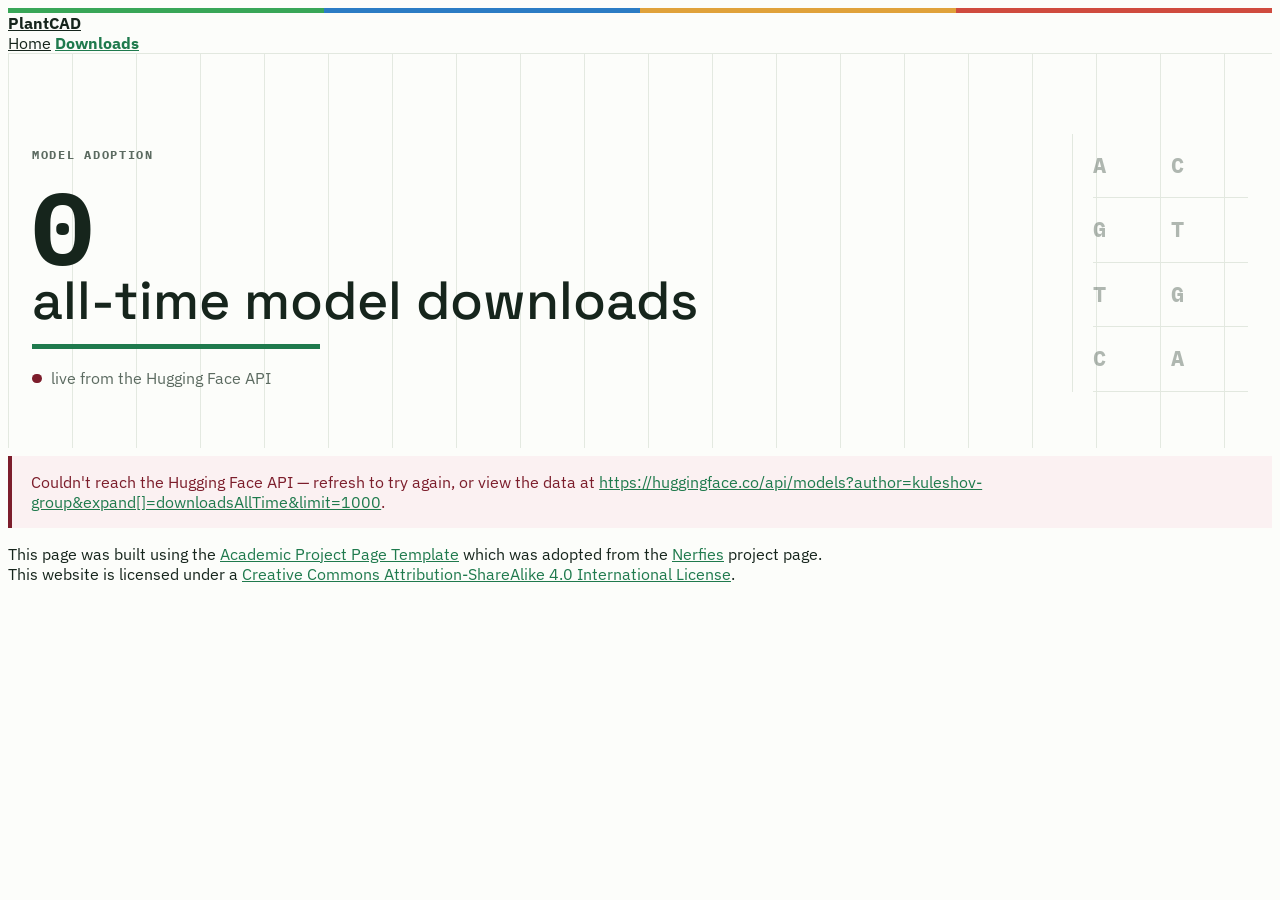
==== downloads.html @ d02de143 "Add live PlantCAD downloads page" ====
<!DOCTYPE html>
<html>
<head>
  <meta charset="utf-8">
  <meta name="viewport" content="width=device-width, initial-scale=1">
  <meta name="description" content="Live Hugging Face download totals for the PlantCAD model family">
  <meta property="og:title" content="PlantCAD model downloads"/>
  <meta property="og:description" content="Live all-time Hugging Face download totals for PlantCAD and PlantCaduceus models"/>
  <meta property="og:url" content="https://plantcad.github.io/downloads.html"/>
  <meta property="og:image" content="static/images/favicon.ico" />

  <title>PlantCAD model downloads</title>
  <link rel="icon" type="image/x-icon" href="static/images/favicon.ico">
  <link href="https://fonts.googleapis.com/css2?family=IBM+Plex+Mono:wght@500;600;700&family=IBM+Plex+Sans:wght@400;500;600;700&family=Space+Grotesk:wght@500;700&display=swap" rel="stylesheet">

  <link rel="stylesheet" href="static/css/bulma.min.css">
  <link rel="stylesheet" href="static/css/fontawesome.all.min.css">
  <link rel="stylesheet" href="static/css/index.css">

  <script defer src="static/js/fontawesome.all.min.js"></script>
  <script src="static/js/index.js"></script>
  <script src="static/js/downloads.js"></script>
</head>
<body class="downloads-page">
<div class="dna-top-rule" aria-hidden="true">
  <span class="dna-base-a"></span>
  <span class="dna-base-c"></span>
  <span class="dna-base-g"></span>
  <span class="dna-base-t"></span>
</div>
<nav class="navbar site-navbar" role="navigation" aria-label="main navigation">
  <div class="container is-max-desktop">
    <div class="navbar-brand">
      <a class="navbar-item" href="index.html">PlantCAD</a>
      <a role="button" class="navbar-burger" aria-label="menu" aria-expanded="false" data-target="plantcad-navbar">
        <span aria-hidden="true"></span>
        <span aria-hidden="true"></span>
        <span aria-hidden="true"></span>
      </a>
    </div>
    <div id="plantcad-navbar" class="navbar-menu">
      <div class="navbar-end">
        <a class="navbar-item" href="index.html">Home</a>
        <a class="navbar-item is-active" href="downloads.html">Downloads</a>
      </div>
    </div>
  </div>
</nav>

<section class="hero downloads-hero">
  <div class="hero-body">
    <div class="container is-max-desktop">
      <div class="downloads-hero-grid">
        <div class="downloads-hero-copy">
          <p class="downloads-eyebrow">MODEL ADOPTION</p>
          <h1 class="downloads-title">
            <span id="downloads-total" class="downloads-total">0</span>
            <span class="downloads-title-text">all-time model downloads</span>
          </h1>
          <div class="downloads-coverage-underline" aria-hidden="true"></div>
          <p class="downloads-live-line">
            <span class="downloads-live-dot" aria-hidden="true"></span>
            <span id="downloads-live-copy">live from the Hugging Face API</span>
          </p>
          <p id="downloads-meta" class="downloads-meta"></p>
        </div>
        <div class="downloads-readout" aria-hidden="true">
          <span>A</span><span>C</span><span>G</span><span>T</span>
          <span>T</span><span>G</span><span>C</span><span>A</span>
        </div>
      </div>
    </div>
  </div>
</section>

<main>
  <section class="section">
    <div class="container is-max-desktop">
      <div id="downloads-status" class="downloads-status" role="status" aria-live="polite">
        Fetching live download data from the Hugging Face API...
      </div>

      <div id="downloads-results" class="is-hidden">
        <div class="downloads-breakdown">
          <div class="downloads-section-heading">
            <p class="downloads-eyebrow">GENOME-BROWSER TRACKS</p>
            <h2>Per-model breakdown</h2>
          </div>
          <div id="downloads-models" class="downloads-track-list" role="list" aria-label="Per-model all-time Hugging Face downloads"></div>
        </div>

        <div class="downloads-methodology">
          <p class="downloads-eyebrow">REPRODUCIBILITY</p>
          <p>
            Data is fetched live from the Hugging Face API each time this page loads.
            The data above was loaded at <time id="downloads-loaded-at"></time>.
          </p>
          <p class="downloads-endpoint">
            <a id="downloads-endpoint-link" href="https://huggingface.co/api/models?author=kuleshov-group&expand[]=downloadsAllTime&limit=1000" target="_blank" rel="noopener">
              https://huggingface.co/api/models?author=kuleshov-group&amp;expand[]=downloadsAllTime&amp;limit=1000
            </a>
          </p>
        </div>
      </div>
    </div>
  </section>
</main>

<footer class="footer">
  <div class="container">
    <div class="columns is-centered">
      <div class="column is-8">
        <div class="content is-medium">
          <p>
            This page was built using the <a href="https://github.com/eliahuhorwitz/Academic-project-page-template" target="_blank">Academic Project Page Template</a> which was adopted from the&nbsp;<a href="https://nerfies.github.io" target="_blank">Nerfies</a>&nbsp;project page.
            <br> This website is licensed under a <a rel="license" href="http://creativecommons.org/licenses/by-sa/4.0/" target="_blank">Creative
            Commons Attribution-ShareAlike 4.0 International License</a>.
          </p>
        </div>
      </div>
    </div>
  </div>
</footer>
</body>
</html>
---- static/css/index.css ----
body {
  font-family: 'Noto Sans', sans-serif;
}

.site-navbar {
  border-bottom: 1px solid #eeeeee;
}

.site-navbar .navbar-brand .navbar-item {
  font-family: 'Google Sans', sans-serif;
  font-weight: 700;
}

.site-navbar .navbar-item.is-active {
  color: hsl(204, 86%, 53%);
  font-weight: 700;
}

a:focus-visible,
button:focus-visible,
.navbar-burger:focus-visible {
  outline: 3px solid hsl(204, 86%, 53%);
  outline-offset: 3px;
}

.is-hidden {
  display: none !important;
}

.downloads-page {
  --ink: #16251c;
  --paper: #fcfdfa;
  --surface: #f3f6f0;
  --chloro: #1f7a4d;
  --chloro-deep: #15583a;
  --maroon: #7c1d2b;
  --mute: #5c6b61;
  --line: #e2e8df;
  --base-a: #38a657;
  --base-c: #2b7cc4;
  --base-g: #e0a23a;
  --base-t: #cf4b3e;
  background: var(--paper);
  color: var(--ink);
  font-family: 'IBM Plex Sans', sans-serif;
}

.downloads-page .site-navbar {
  background: rgba(252, 253, 250, 0.94);
  border-bottom-color: var(--line);
}

.downloads-page .site-navbar .navbar-brand .navbar-item,
.downloads-page .site-navbar .navbar-item {
  color: var(--ink);
  font-family: 'IBM Plex Sans', sans-serif;
}

.downloads-page .site-navbar .navbar-item:hover,
.downloads-page .site-navbar .navbar-item:focus {
  color: var(--chloro-deep);
  background: var(--surface);
}

.downloads-page .site-navbar .navbar-item.is-active {
  color: var(--chloro);
}

.downloads-page a {
  color: var(--chloro);
}

.downloads-page a:hover {
  color: var(--chloro-deep);
}

.downloads-page a:focus-visible,
.downloads-page button:focus-visible,
.downloads-page .navbar-burger:focus-visible {
  outline-color: var(--chloro);
}

.dna-top-rule {
  display: grid;
  grid-template-columns: repeat(4, 1fr);
  height: 5px;
  width: 100%;
}

.dna-top-rule span {
  display: block;
}

.dna-base-a {
  background: var(--base-a);
}

.dna-base-c {
  background: var(--base-c);
}

.dna-base-g {
  background: var(--base-g);
}

.dna-base-t {
  background: var(--base-t);
}

.downloads-hero {
  background:
    linear-gradient(90deg, rgba(226, 232, 223, 0.95) 1px, transparent 1px) 0 0 / 64px 100%,
    linear-gradient(var(--paper), var(--paper));
}

.downloads-hero .hero-body {
  padding: 5rem 1.5rem 3.5rem;
}

.downloads-hero-grid {
  align-items: end;
  display: grid;
  gap: 2rem;
  grid-template-columns: minmax(0, 1fr) 11rem;
}

.downloads-hero-copy {
  max-width: 760px;
}

.downloads-eyebrow {
  color: var(--mute);
  font-family: 'IBM Plex Mono', monospace;
  font-size: 0.76rem;
  font-weight: 700;
  letter-spacing: 0.14em;
  line-height: 1.4;
  margin-bottom: 0.9rem;
  text-transform: uppercase;
}

.downloads-title {
  color: var(--ink);
  font-family: 'Space Grotesk', sans-serif;
  font-size: clamp(2.8rem, 8vw, 6.8rem);
  font-weight: 700;
  line-height: 0.95;
  margin: 0;
  max-width: 900px;
}

.downloads-total {
  display: block;
  font-family: 'IBM Plex Mono', monospace;
  font-variant-numeric: tabular-nums;
  letter-spacing: 0;
}

.downloads-title-text {
  display: block;
  font-size: clamp(1.7rem, 4.2vw, 4.3rem);
  font-weight: 500;
  letter-spacing: 0;
}

.downloads-coverage-underline {
  background: var(--chloro);
  height: 5px;
  margin: 1.15rem 0 1.2rem;
  max-width: 18rem;
  width: 42%;
}

.downloads-live-line,
.downloads-meta {
  color: var(--mute);
  font-size: 1rem;
  margin: 0.2rem 0 0;
}

.downloads-live-line {
  align-items: center;
  display: flex;
  gap: 0.55rem;
}

.downloads-live-dot {
  background: var(--maroon);
  border-radius: 999px;
  box-shadow: 0 0 0 0 rgba(124, 29, 43, 0.32);
  display: inline-block;
  flex: 0 0 auto;
  height: 0.62rem;
  width: 0.62rem;
}

.downloads-results-ready .downloads-live-dot {
  animation: live-pulse 1.7s ease-out infinite;
}

.downloads-readout {
  align-self: stretch;
  border-left: 1px solid var(--line);
  color: rgba(92, 107, 97, 0.48);
  display: grid;
  font-family: 'IBM Plex Mono', monospace;
  font-size: 1.35rem;
  font-weight: 700;
  grid-template-columns: repeat(2, 1fr);
  letter-spacing: 0;
  line-height: 1;
  min-height: 12rem;
  padding-left: 1.25rem;
}

.downloads-readout span {
  align-items: center;
  border-bottom: 1px solid var(--line);
  display: flex;
}

.downloads-status {
  background: var(--surface);
  border-left: 4px solid var(--chloro);
  color: var(--ink);
  font-family: 'IBM Plex Sans', sans-serif;
  margin-top: 0.5rem;
  padding: 1rem 1.2rem;
}

.downloads-status.is-error {
  background: #fbf1f2;
  border-left-color: var(--maroon);
  color: var(--maroon);
}

.downloads-breakdown {
  margin-top: 0.5rem;
}

.downloads-section-heading {
  border-bottom: 1px solid var(--line);
  margin-bottom: 1rem;
  padding-bottom: 1rem;
}

.downloads-section-heading h2 {
  color: var(--ink);
  font-family: 'Space Grotesk', sans-serif;
  font-size: clamp(1.8rem, 3vw, 2.6rem);
  font-weight: 700;
  line-height: 1.1;
  margin: 0;
}

.downloads-track-list {
  display: grid;
  gap: 0.45rem;
}

.downloads-track-row {
  align-items: center;
  color: var(--ink);
  column-gap: 1rem;
  display: grid;
  grid-template-columns: minmax(15rem, 2.2fr) minmax(8rem, 1.5fr) minmax(6rem, auto);
  min-height: 3.7rem;
  padding: 0.75rem 0.7rem;
  position: relative;
  text-decoration: none;
}

.downloads-track-row::before {
  background:
    linear-gradient(90deg, rgba(56, 166, 87, 0.32) 1px, transparent 1px) 0 0 / 13px 100%,
    linear-gradient(90deg, rgba(43, 124, 196, 0.24) 1px, transparent 1px) 7px 0 / 17px 100%,
    linear-gradient(90deg, rgba(224, 162, 58, 0.22) 1px, transparent 1px) 11px 0 / 19px 100%,
    linear-gradient(90deg, rgba(207, 75, 62, 0.18) 1px, transparent 1px) 3px 0 / 23px 100%;
  content: "";
  inset: 0;
  opacity: 0;
  position: absolute;
  transition: opacity 160ms ease;
}

.downloads-track-row:hover,
.downloads-track-row:focus {
  color: var(--ink);
  background: var(--surface);
}

.downloads-track-row:hover::before,
.downloads-track-row:focus::before {
  opacity: 0.42;
}

.downloads-track-row > * {
  position: relative;
  z-index: 1;
}

.downloads-track-model,
.downloads-track-count {
  font-family: 'IBM Plex Mono', monospace;
  font-size: 0.95rem;
  font-variant-numeric: tabular-nums;
  letter-spacing: 0;
}

.downloads-track-model {
  color: var(--chloro-deep);
  overflow-wrap: anywhere;
}

.downloads-track {
  background:
    linear-gradient(90deg, rgba(56, 166, 87, 0.32) 1px, transparent 1px) 0 0 / 18px 100%,
    linear-gradient(90deg, rgba(43, 124, 196, 0.2) 1px, transparent 1px) 5px 0 / 22px 100%,
    linear-gradient(90deg, rgba(224, 162, 58, 0.2) 1px, transparent 1px) 9px 0 / 26px 100%,
    linear-gradient(90deg, rgba(207, 75, 62, 0.18) 1px, transparent 1px) 14px 0 / 31px 100%,
    var(--line);
  display: block;
  height: 0.9rem;
  overflow: hidden;
  position: relative;
}

.downloads-track-fill {
  background: var(--chloro);
  display: block;
  height: 100%;
  transform-origin: left center;
  width: var(--download-share);
}

.downloads-track-count {
  color: var(--ink);
  font-weight: 700;
  text-align: right;
  white-space: nowrap;
}

.downloads-methodology {
  background: var(--surface);
  border-top: 1px solid var(--line);
  color: var(--mute);
  margin-top: 3rem;
  padding: 1.25rem 1.35rem;
}

.downloads-methodology p {
  margin-bottom: 0.65rem;
}

.downloads-methodology p:last-child {
  margin-bottom: 0;
}

.downloads-endpoint {
  font-family: 'IBM Plex Mono', monospace;
  font-size: 0.9rem;
  overflow-wrap: anywhere;
}

@keyframes live-pulse {
  0% {
    box-shadow: 0 0 0 0 rgba(124, 29, 43, 0.32);
  }
  70% {
    box-shadow: 0 0 0 0.55rem rgba(124, 29, 43, 0);
  }
  100% {
    box-shadow: 0 0 0 0 rgba(124, 29, 43, 0);
  }
}

@keyframes track-reveal {
  from {
    width: 0;
  }
  to {
    width: var(--download-share);
  }
}

@media (prefers-reduced-motion: no-preference) {
  .downloads-results-ready .downloads-track-fill {
    animation: track-reveal 780ms cubic-bezier(0.2, 0.8, 0.2, 1) both;
  }
}

@media (prefers-reduced-motion: reduce) {
  .downloads-results-ready .downloads-live-dot,
  .downloads-results-ready .downloads-track-fill {
    animation: none;
  }
}


.footer .icon-link {
    font-size: 25px;
    color: #000;
}

.link-block a {
    margin-top: 5px;
    margin-bottom: 5px;
}

.dnerf {
  font-variant: small-caps;
}


.teaser .hero-body {
  padding-top: 0;
  padding-bottom: 3rem;
}

.teaser {
  font-family: 'Google Sans', sans-serif;
}


.publication-title {
}

.publication-banner {
  max-height: parent;

}

.publication-banner video {
  position: relative;
  left: auto;
  top: auto;
  transform: none;
  object-fit: fit;
}

.publication-header .hero-body {
}

.publication-title {
    font-family: 'Google Sans', sans-serif;
}

.publication-authors {
    font-family: 'Google Sans', sans-serif;
}

.publication-venue {
    color: #555;
    width: fit-content;
    font-weight: bold;
}

.publication-awards {
    color: #ff3860;
    width: fit-content;
    font-weight: bolder;
}

.publication-authors {
}

.publication-authors a {
   color: hsl(204, 86%, 53%) !important;
}

.publication-authors a:hover {
    text-decoration: underline;
}

.author-block {
  display: inline-block;
}

.publication-banner img {
}

.publication-authors {
  /*color: #4286f4;*/
}

.publication-video {
    position: relative;
    width: 100%;
    height: 0;
    padding-bottom: 56.25%;

    overflow: hidden;
    border-radius: 10px !important;
}

.publication-video iframe {
    position: absolute;
    top: 0;
    left: 0;
    width: 100%;
    height: 100%;
}

.publication-body img {
}

.results-carousel {
  overflow: hidden;
}

.results-carousel .item {
  margin: 5px;
  overflow: hidden;
  padding: 20px;
  font-size: 0;
}

.results-carousel video {
  margin: 0;
}

.slider-pagination .slider-page {
  background: #000000;
}

.eql-cntrb { 
  font-size: smaller;
}

.justified-text {
    text-align: justify;
}

.subtitle {
  margin-top: 20px; /* Adjust the value as needed */
}

@media screen and (max-width: 768px) {
  .downloads-hero .hero-body {
    padding: 3.5rem 1.25rem 2.5rem;
  }

  .downloads-hero-grid {
    grid-template-columns: 1fr;
  }

  .downloads-readout {
    display: none;
  }

  .downloads-total {
    font-size: clamp(2.6rem, 15vw, 4.2rem);
  }

  .downloads-track-row {
    grid-template-columns: 1fr;
    gap: 0.65rem;
    padding: 0.9rem 0.35rem;
  }

  .downloads-track-count {
    text-align: left;
  }

  .downloads-track {
    height: 0.8rem;
  }
}
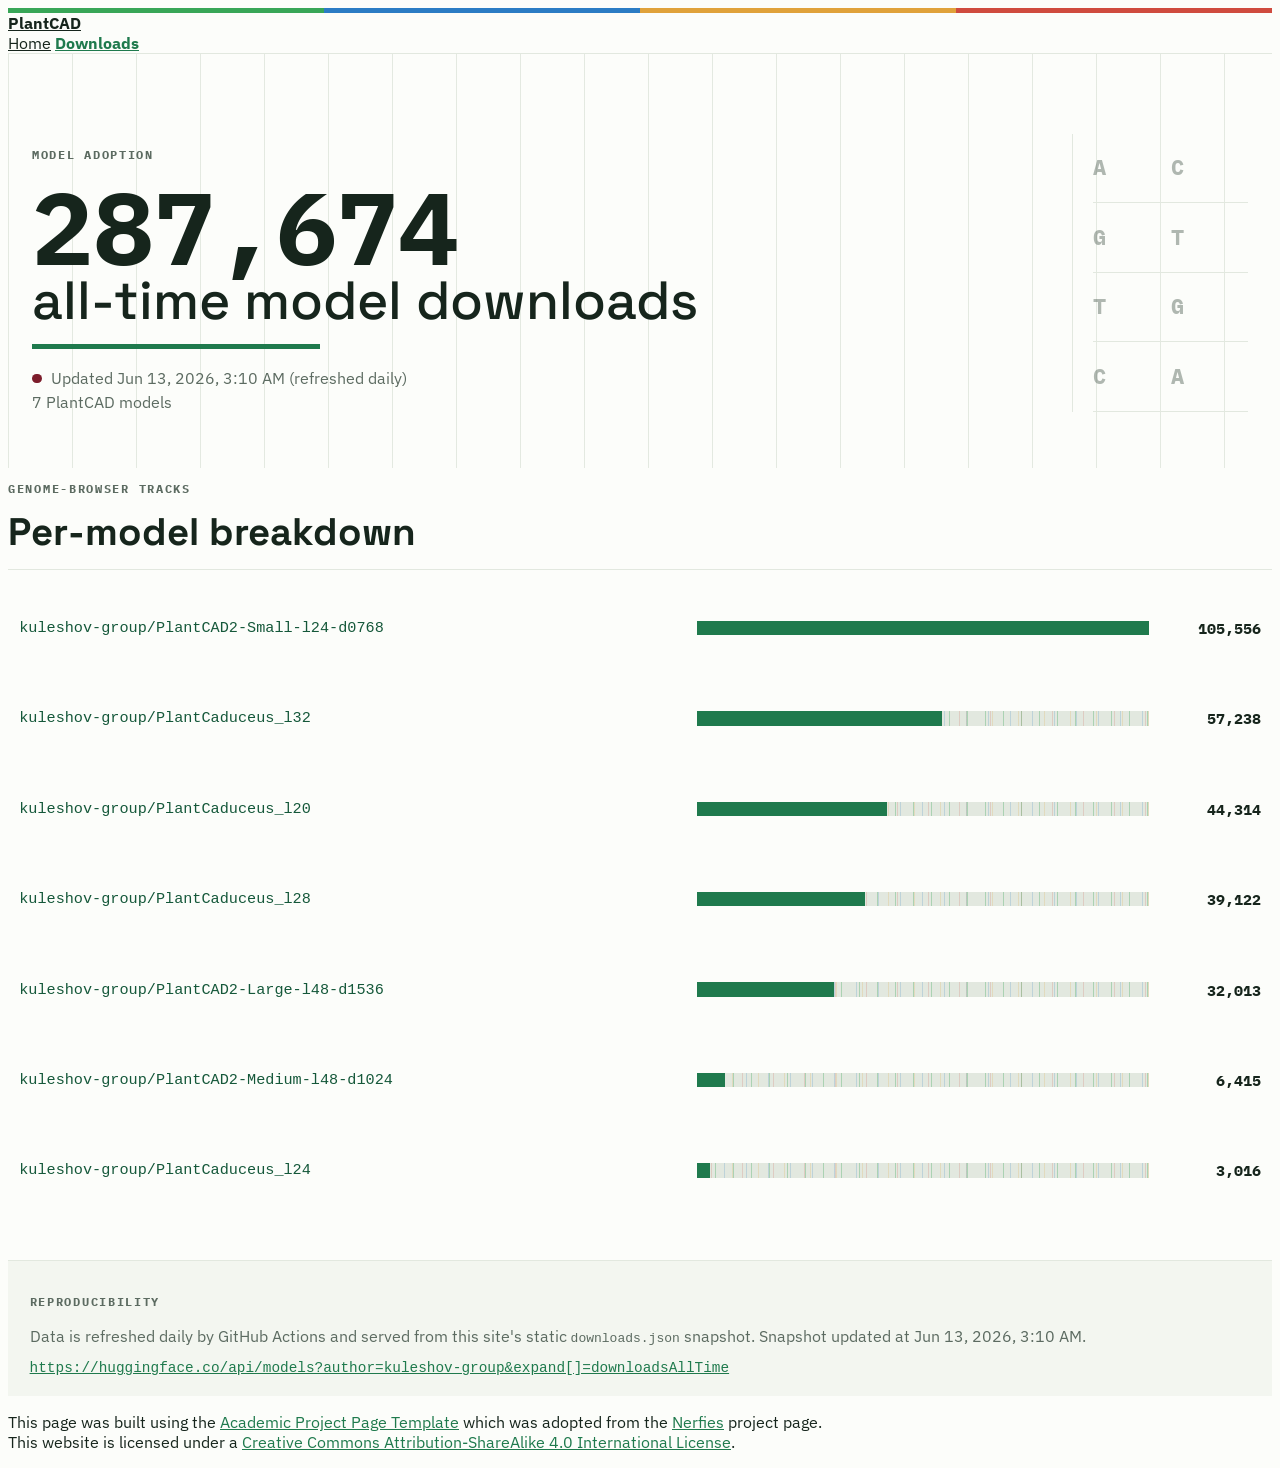
==== commit b803b0b6: "update downloads once per day" ====
--- a/downloads.html
+++ b/downloads.html
@@ -3,9 +3,9 @@
 <head>
   <meta charset="utf-8">
   <meta name="viewport" content="width=device-width, initial-scale=1">
-  <meta name="description" content="Live Hugging Face download totals for the PlantCAD model family">
+  <meta name="description" content="Daily Hugging Face download totals for the PlantCAD model family">
   <meta property="og:title" content="PlantCAD model downloads"/>
-  <meta property="og:description" content="Live all-time Hugging Face download totals for PlantCAD and PlantCaduceus models"/>
+  <meta property="og:description" content="Daily all-time Hugging Face download totals for PlantCAD and PlantCaduceus models"/>
   <meta property="og:url" content="https://plantcad.github.io/downloads.html"/>
   <meta property="og:image" content="static/images/favicon.ico" />
 
@@ -60,7 +60,7 @@
           <div class="downloads-coverage-underline" aria-hidden="true"></div>
           <p class="downloads-live-line">
             <span class="downloads-live-dot" aria-hidden="true"></span>
-            <span id="downloads-live-copy">live from the Hugging Face API</span>
+            <span id="downloads-live-copy">Loading local download snapshot...</span>
           </p>
           <p id="downloads-meta" class="downloads-meta"></p>
         </div>
@@ -77,7 +77,7 @@
   <section class="section">
     <div class="container is-max-desktop">
       <div id="downloads-status" class="downloads-status" role="status" aria-live="polite">
-        Fetching live download data from the Hugging Face API...
+        Loading the local download snapshot...
       </div>
 
       <div id="downloads-results" class="is-hidden">
@@ -92,12 +92,13 @@
         <div class="downloads-methodology">
           <p class="downloads-eyebrow">REPRODUCIBILITY</p>
           <p>
-            Data is fetched live from the Hugging Face API each time this page loads.
-            The data above was loaded at <time id="downloads-loaded-at"></time>.
+            Data is refreshed daily by GitHub Actions and served from this site's static
+            <code>downloads.json</code> snapshot. Snapshot updated at
+            <time id="downloads-loaded-at"></time>.
           </p>
           <p class="downloads-endpoint">
-            <a id="downloads-endpoint-link" href="https://huggingface.co/api/models?author=kuleshov-group&expand[]=downloadsAllTime&limit=1000" target="_blank" rel="noopener">
-              https://huggingface.co/api/models?author=kuleshov-group&amp;expand[]=downloadsAllTime&amp;limit=1000
+            <a id="downloads-endpoint-link" href="https://huggingface.co/api/models?author=kuleshov-group&expand[]=downloadsAllTime" target="_blank" rel="noopener">
+              https://huggingface.co/api/models?author=kuleshov-group&amp;expand[]=downloadsAllTime
             </a>
           </p>
         </div>
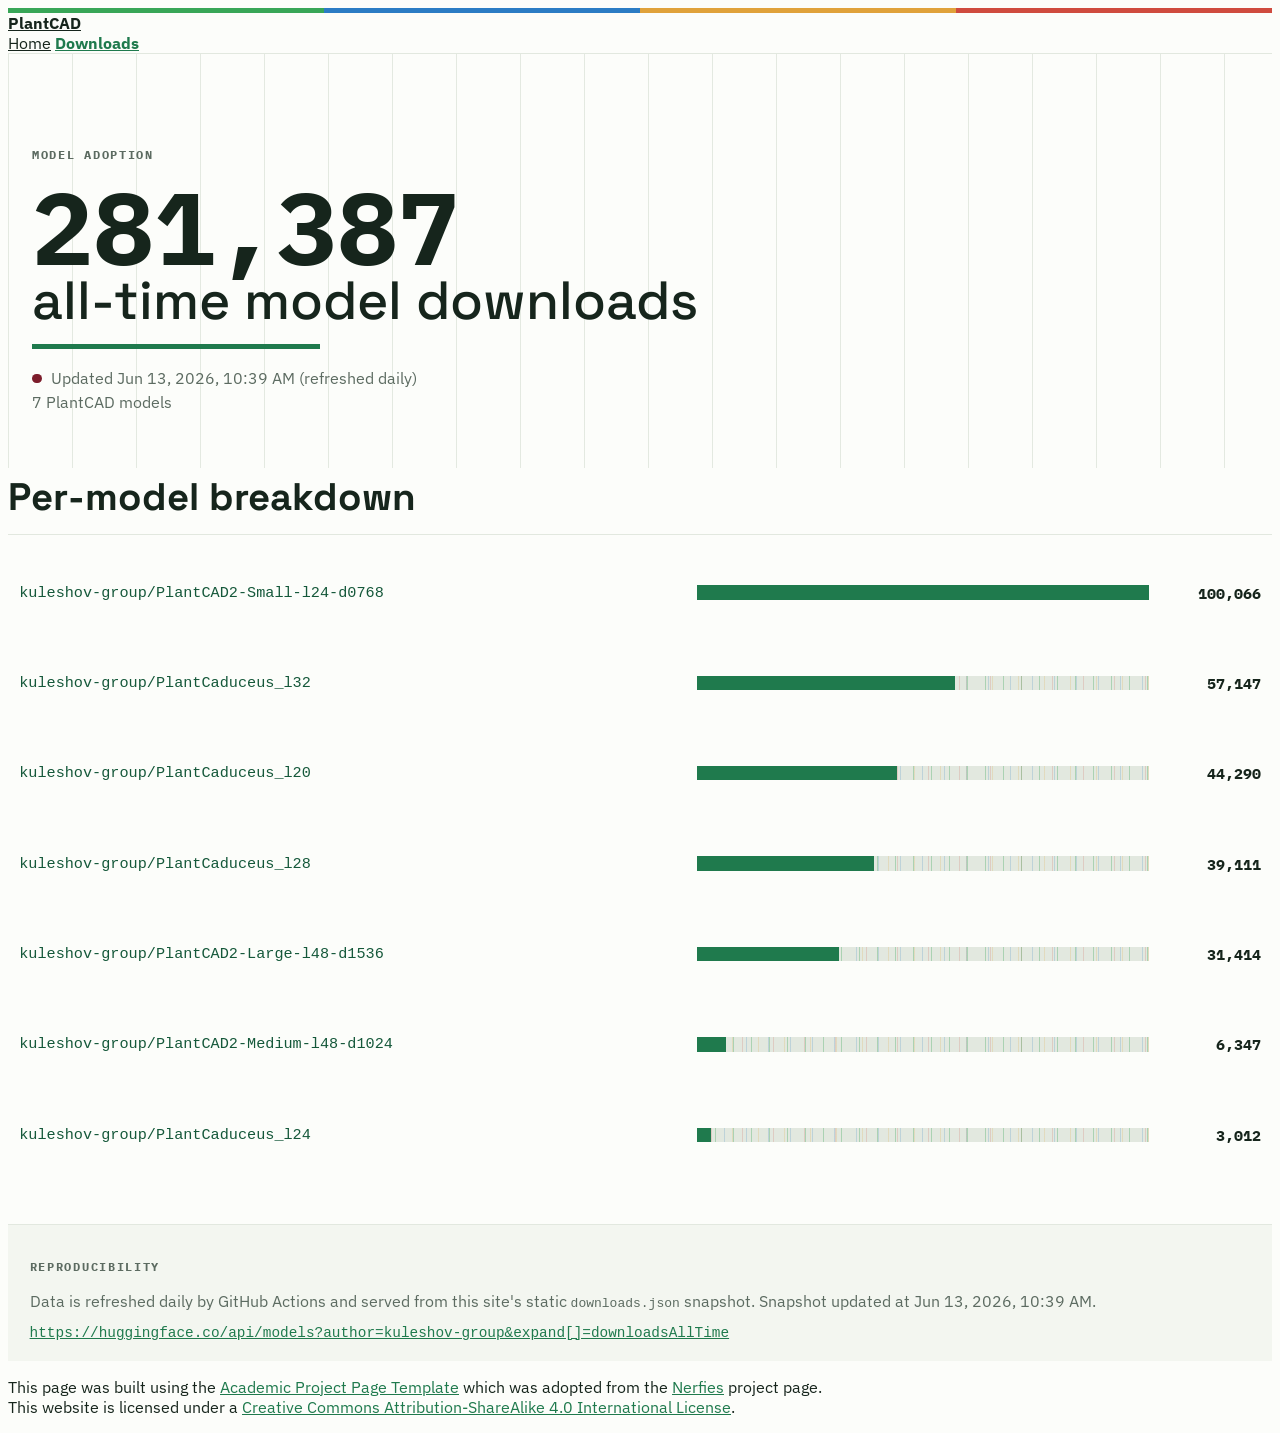
==== commit c0290cb2: "update download page" ====
--- a/downloads.html
+++ b/downloads.html
@@ -64,10 +64,6 @@
           </p>
           <p id="downloads-meta" class="downloads-meta"></p>
         </div>
-        <div class="downloads-readout" aria-hidden="true">
-          <span>A</span><span>C</span><span>G</span><span>T</span>
-          <span>T</span><span>G</span><span>C</span><span>A</span>
-        </div>
       </div>
     </div>
   </div>
@@ -83,7 +79,6 @@
       <div id="downloads-results" class="is-hidden">
         <div class="downloads-breakdown">
           <div class="downloads-section-heading">
-            <p class="downloads-eyebrow">GENOME-BROWSER TRACKS</p>
             <h2>Per-model breakdown</h2>
           </div>
           <div id="downloads-models" class="downloads-track-list" role="list" aria-label="Per-model all-time Hugging Face downloads"></div>
--- a/static/css/index.css
+++ b/static/css/index.css
@@ -198,27 +198,6 @@
   animation: live-pulse 1.7s ease-out infinite;
 }
 
-.downloads-readout {
-  align-self: stretch;
-  border-left: 1px solid var(--line);
-  color: rgba(92, 107, 97, 0.48);
-  display: grid;
-  font-family: 'IBM Plex Mono', monospace;
-  font-size: 1.35rem;
-  font-weight: 700;
-  grid-template-columns: repeat(2, 1fr);
-  letter-spacing: 0;
-  line-height: 1;
-  min-height: 12rem;
-  padding-left: 1.25rem;
-}
-
-.downloads-readout span {
-  align-items: center;
-  border-bottom: 1px solid var(--line);
-  display: flex;
-}
-
 .downloads-status {
   background: var(--surface);
   border-left: 4px solid var(--chloro);
@@ -544,10 +523,6 @@
     grid-template-columns: 1fr;
   }
 
-  .downloads-readout {
-    display: none;
-  }
-
   .downloads-total {
     font-size: clamp(2.6rem, 15vw, 4.2rem);
   }
